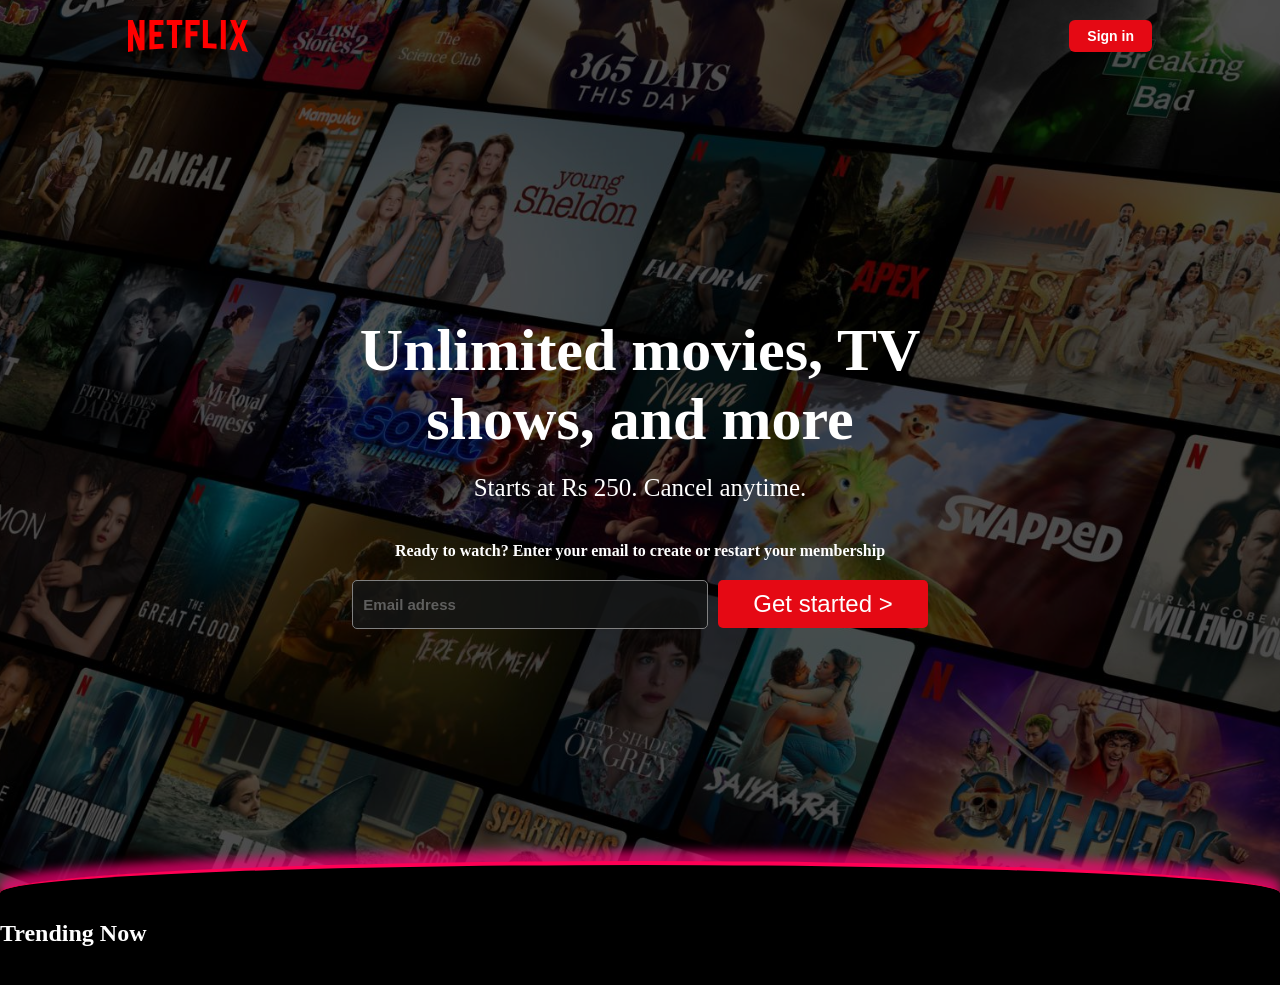
==== pj4 netflix clone/index.html @ 822a3ed9 "add pj4" ====
<!DOCTYPE html>
<html lang="en">

<head>
    <meta charset="UTF-8">
    <meta name="viewport" content="width=device-width, initial-scale=1.0">
    <title>Document</title>
    <link rel="stylesheet" href="style.css">

</head>

<body>

    <div class="hero">

        <nav>
            <img src="./assets/logo.svg" alt="">
            <button>Sign in</button>
        </nav>

        <div class="box">
        </div>

        <div class="hero-sec">
           <span>Unlimited movies, TV shows, and more</span> 
          <span>  Starts at Rs 250. Cancel anytime.</span>

          <span> Ready to watch? Enter your email to create or restart your membership</span>
          <div class="hero-button">
              <input type="text" placeholder="Email adress">
              <button>Get started &gt;</button>
          </div>
        </div>

        <div class="curve-line"></div>

    </div>
    <main>
        
    <h2 style="color: white;">Trending Now</h2>

    <div class="card">
        <img src="https://occ-0-3587-64.1.nflxso.net/dnm/api/v6/mAcAr9TxZIVbINe88xb3Teg5_OA/AAAABV634RJ705XipxQXbUOmWTlPM6NMLGOMgv8O6-1mpxjUiHuGTO8aU_smM_58vn7E3eNAHVvWJq0PdI-Nfb186hH-lCfPKhOAdpg.webp?r=92a" alt="">
    </div>
    </main>
    

    

</body>

</html>
---- pj4 netflix clone/style.css ----
*{
    padding: 0;
    margin: 0;
    
}
body{
    background-color: #000;
    font-family: poppins;
}

.hero{
    background-image: url(./assets/bg.jpg);
    background-position: center center;
    background-repeat: no-repeat;
    background-size: max(1700px, 100vw);
    height: 100vh;
    position: relative;
}

nav{
    width: 80vw;
    display: flex;
    align-items: center;
    justify-content: space-between;
    margin: auto;
    position: relative;
    z-index: 10;
    padding: 20px;
}

nav img{
    color: red;
    width: 120px;
   
}
  
nav button{
    padding: 8px 18px;
    border-radius: 6px;
    background-color: #e50914;
    border: none;
    color: white;
    font-weight: bold;
    font-size: 14px;
}

.box{
    height: 100vh;
    width: 100%;
    background: #000;
    opacity: 0.6;
    position: absolute;
    top: 0;
}

.hero-sec{
    display: flex;
    justify-content: center;
    color: white;
    height: 100%;
    flex-direction: column;
    position: relative;
    max-width: 50vw;
    margin: auto;
    text-align: center;
    gap: 20px;
}

.hero-sec span:nth-child(1){
    font-size: 60px;
    font-weight: 700;
}    
.hero-sec span:nth-child(2){
    font-size: 25px;
    font-weight: 500;
    padding-bottom: 20px;
}    

.hero-sec span:nth-child(3){
    font-size: 16px;
    font-weight: 600;
}    
div input::placeholder{
    color: #5f5f5e;
}
.hero-button input{
    padding: 15px 150px 15px 10px;
    font-size: 15px;
    font-weight: bold;
    border-radius: 5px;
    background-color:#141515d6;
    border: 1px gray solid;
}

.hero-button button{
     padding:10px 35px;
    font-size: 24px;
    font-weight: 500;
    border-radius: 5px;
     background-color: #e50914;
    border: none;
    color: white;
}
.hero-button{
    display: flex;
    align-items: center;
    justify-content: center;
    gap: 10px;
    margin-bottom: 100px;
}

.curve-line{
    width: 100%;
    height: 60px;
    border-top: 4px solid #ff0055;
    border-radius: 50% 50% 0 0;
    background: #000;
    position: absolute;
    bottom: -25px;
    margin-top: 50px;
    box-shadow: 0 -10px 10px rgba(255, 0, 120, 0.7);
}

main h2{
    color: white;
    padding : 20px 0;
}
.card{
    width: 180px;
}

.card img{
    width: 100%;
    border-radius: 10px;
    
}
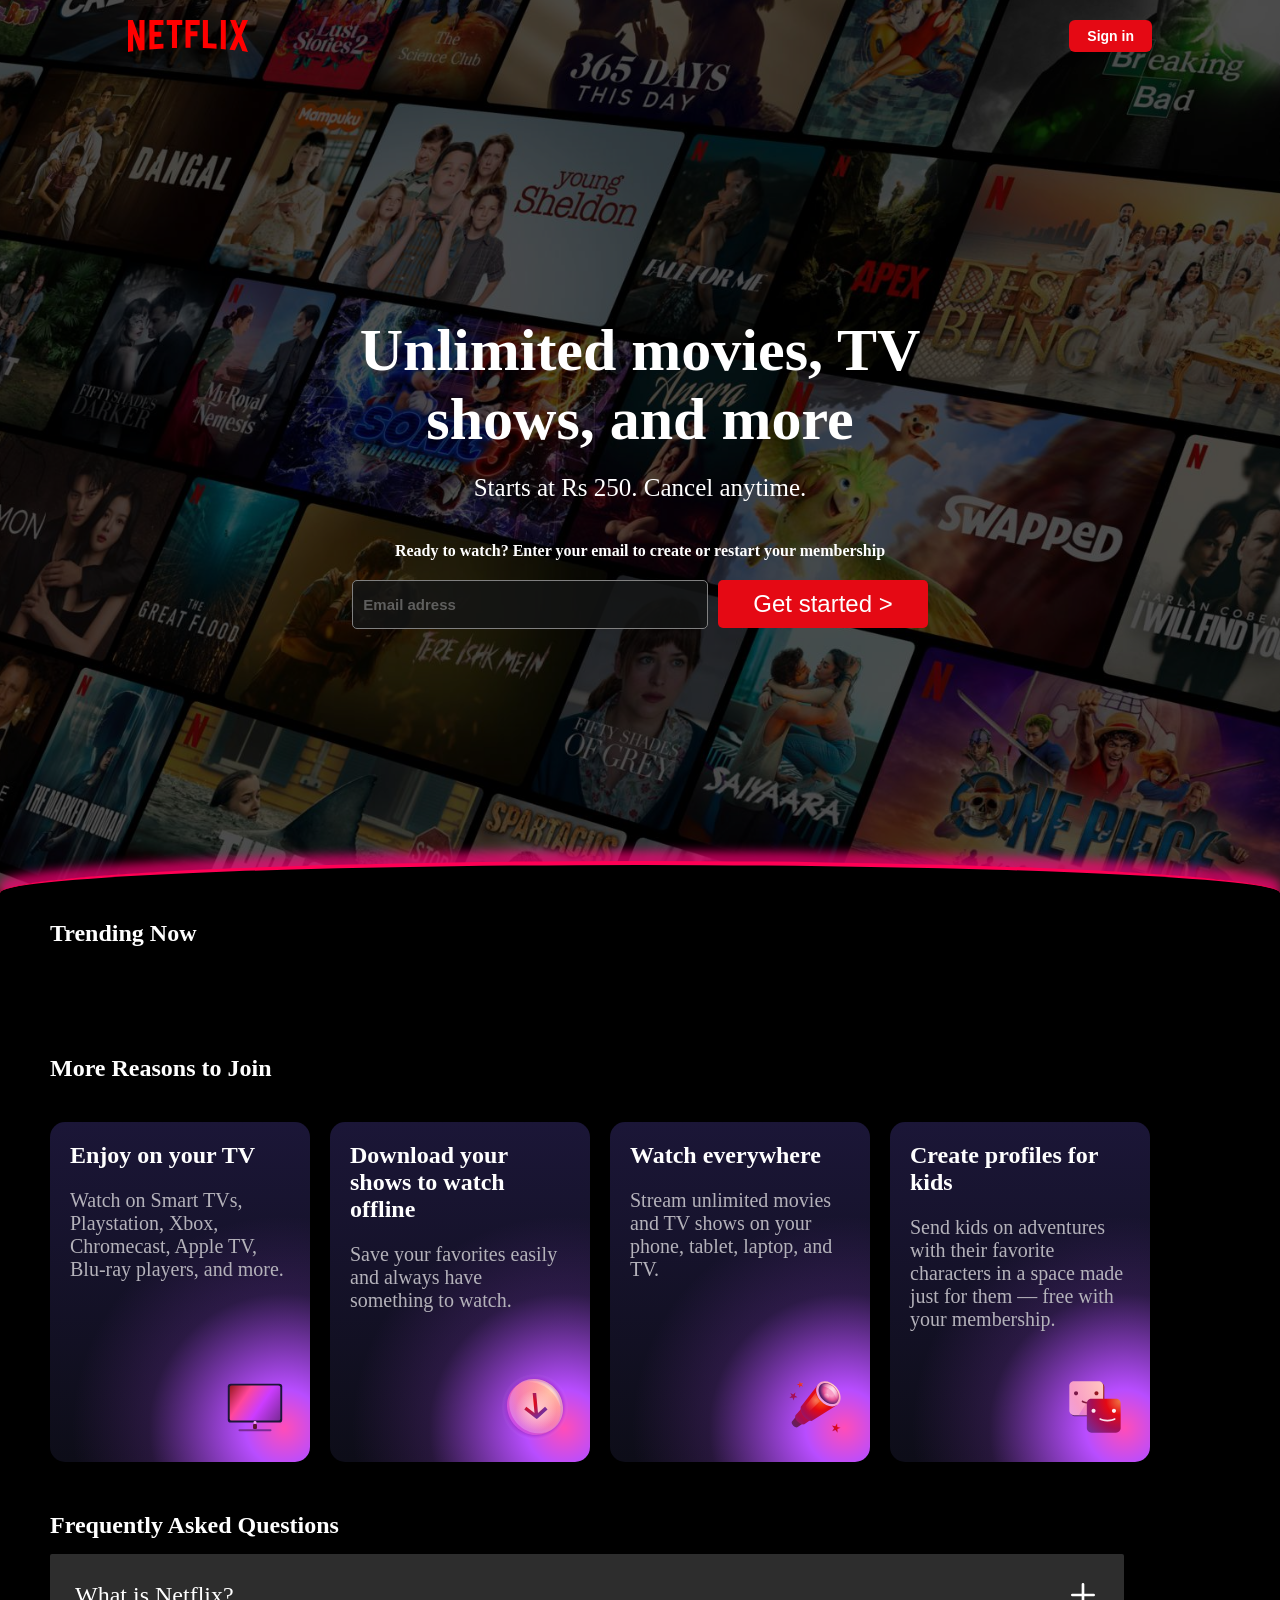
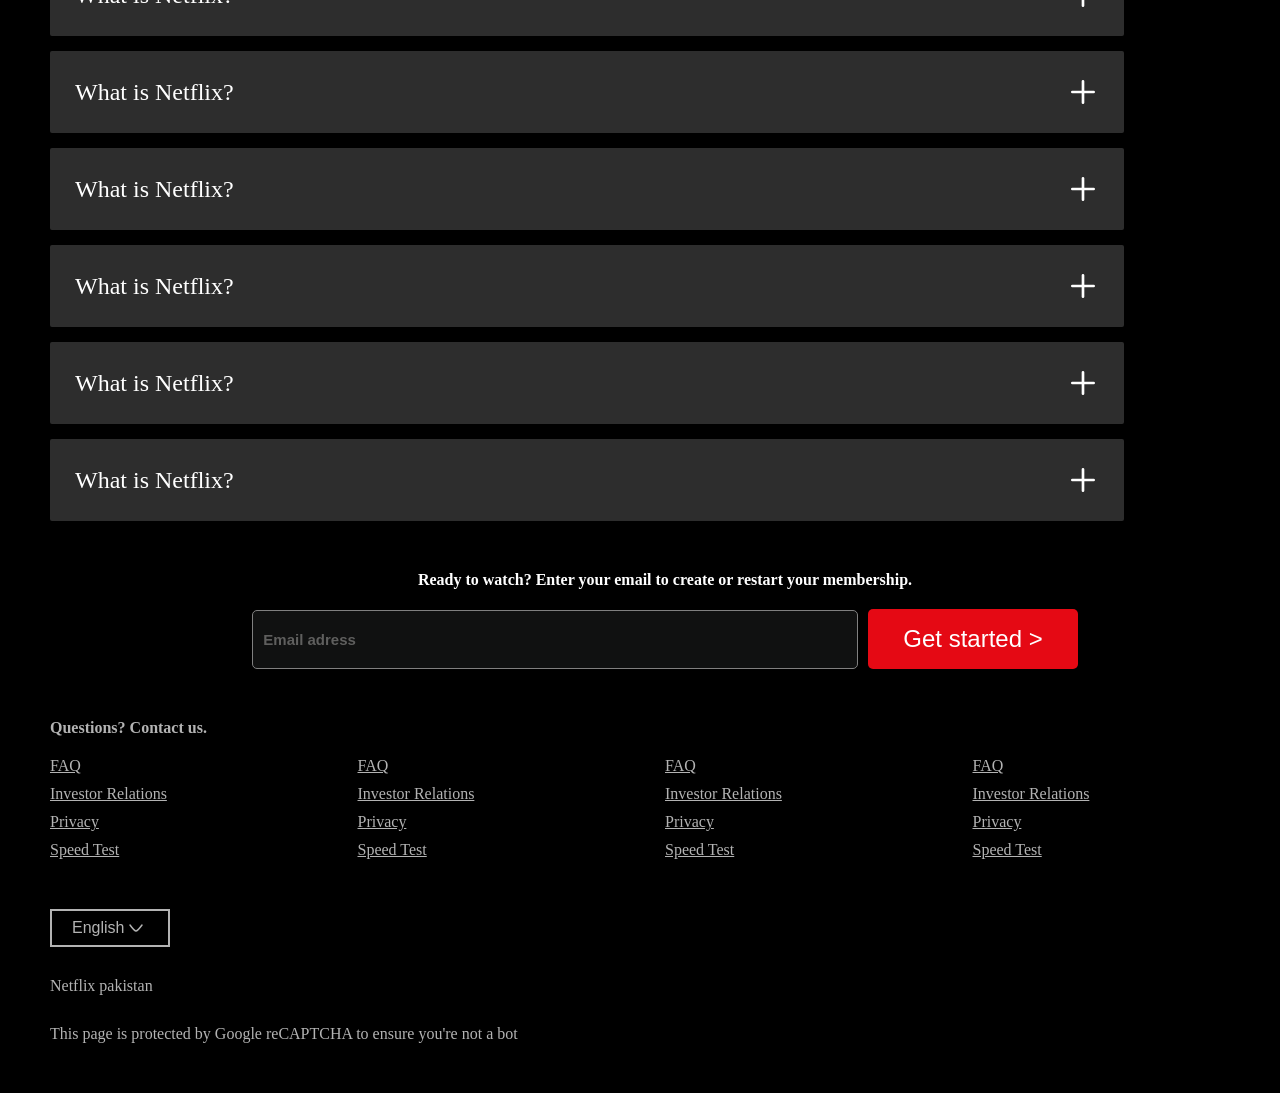
==== commit c2fabe11: "pj4 update" ====
--- a/pj4 netflix clone/index.html
+++ b/pj4 netflix clone/index.html
@@ -7,6 +7,7 @@
     <title>Document</title>
     <link rel="stylesheet" href="style.css">
 
+
 </head>
 
 <body>
@@ -22,30 +23,228 @@
         </div>
 
         <div class="hero-sec">
-           <span>Unlimited movies, TV shows, and more</span> 
-          <span>  Starts at Rs 250. Cancel anytime.</span>
-
-          <span> Ready to watch? Enter your email to create or restart your membership</span>
-          <div class="hero-button">
-              <input type="text" placeholder="Email adress">
-              <button>Get started &gt;</button>
-          </div>
+            <span>Unlimited movies, TV shows, and more</span>
+            <span> Starts at Rs 250. Cancel anytime.</span>
+
+            <span> Ready to watch? Enter your email to create or restart your membership</span>
+            <div class="hero-button">
+                <input type="text" placeholder="Email adress">
+                <button>Get started &gt;</button>
+            </div>
         </div>
 
         <div class="curve-line"></div>
 
     </div>
     <main>
-        
-    <h2 style="color: white;">Trending Now</h2>
-
-    <div class="card">
-        <img src="https://occ-0-3587-64.1.nflxso.net/dnm/api/v6/mAcAr9TxZIVbINe88xb3Teg5_OA/AAAABV634RJ705XipxQXbUOmWTlPM6NMLGOMgv8O6-1mpxjUiHuGTO8aU_smM_58vn7E3eNAHVvWJq0PdI-Nfb186hH-lCfPKhOAdpg.webp?r=92a" alt="">
-    </div>
+
+        <h2>Trending Now</h2>
+
+        <div class="cards">
+            <div class="card">
+                <img src="https://occ-0-3587-64.1.nflxso.net/dnm/api/v6/mAcAr9TxZIVbINe88xb3Teg5_OA/AAAABV634RJ705XipxQXbUOmWTlPM6NMLGOMgv8O6-1mpxjUiHuGTO8aU_smM_58vn7E3eNAHVvWJq0PdI-Nfb186hH-lCfPKhOAdpg.webp?r=92a"
+                    alt="">
+
+                <span class="rank">1</span>
+            </div>
+            <div class="card">
+                <img src="https://occ-0-3587-64.1.nflxso.net/dnm/api/v6/mAcAr9TxZIVbINe88xb3Teg5_OA/AAAABavgE3Ryvmpsxi4JMs55QAljBKHNuHHaYtQLllSOueNnC4zxY9t6C8cwsVK-5zYV8gPoYpdoDQ1TJQhok383pWYUSHIyD_jr6W6BUTccX4cREkxfiQUjs2OZXigLzsQgrNyB.webp?r=e34"
+                    alt="">
+
+                <span class="rank">2</span>
+            </div>
+            <div class="card">
+                <img src="https://occ-0-3587-64.1.nflxso.net/dnm/api/v6/mAcAr9TxZIVbINe88xb3Teg5_OA/AAAABYMJOpwnAZIoMUgOROfg4f5HaS2Rs-vsp9ue-oVi_GpL52CBKfYbmqe7miOu8l3BDGv-6_r-5SsZUrBb4vPxDuKNnZotR0Un3O4Kyxh5fgqD2BnjYtqM4mKoepuEZeZrYfF5.webp?r=627"
+                    alt="">
+
+                <span class="rank">3</span>
+            </div>
+            <div class="card">
+                <img src="https://occ-0-3587-64.1.nflxso.net/dnm/api/v6/mAcAr9TxZIVbINe88xb3Teg5_OA/AAAABY63h-h1Gon9p3n_dSWmou2ZyN__EntViMFXWrNen_vEcZGZ7-_P9_z-hxdiUdzgbN83VIT29Y9tL6qEg5MJryhB2k6k1kxsyeFMlH5GvvBIqaqk_qc8LS0XezttgoZGS2hX.webp?r=58c"
+                    alt="">
+
+                <span class="rank">4</span>
+            </div>
+            <div class="card">
+                <img src="https://occ-0-3587-64.1.nflxso.net/dnm/api/v6/mAcAr9TxZIVbINe88xb3Teg5_OA/AAAABaBljvFdAV1SGGPNXCcLpojtQjNb4MKKevyP-yHCBfzIW1zsZ-8lMn0-MwNMua8X5VZ0yjjzrfAZ4QFqxDdAIcVxsnTAtj2JNIUSZt5IEgJ15eSk4YSmd0XZk0PBW_XNHsbL.webp?r=1c2"
+                    alt="">
+
+                <span class="rank">5</span>
+            </div>
+            <div class="card">
+                <img src="https://occ-0-3587-64.1.nflxso.net/dnm/api/v6/mAcAr9TxZIVbINe88xb3Teg5_OA/AAAABdu2BTLzDZapIFx3LR83EP5CFJAEcfDaaAhGnIUoz9tEn-xy2K1XjaBe0Wfz0zQB8wWEI17kf-RcCKeqLsV7TsR6oZKZYjqlw34.webp?r=79f"
+                    alt="">
+
+                <span class="rank">6</span>
+            </div>
+            <div class="card">
+                <img src="https://occ-0-3587-64.1.nflxso.net/dnm/api/v6/mAcAr9TxZIVbINe88xb3Teg5_OA/AAAABX53OTVB4PHxPJ_KxgZ-ueIbVcG-Q3TonP-SvZpJi1z2NAzj6KCwG8lC0GdNsLXuaAdwGuOkYEhSiSEmr2-zw3jxB_8HU3H8heU.webp?r=a41"
+                    alt="">
+
+                <span class="rank">7</span>
+            </div>
+            <div class="card">
+                <img src="https://occ-0-3587-64.1.nflxso.net/dnm/api/v6/mAcAr9TxZIVbINe88xb3Teg5_OA/AAAABaVXphhPzy58tJ3rd8QfNF5NcfcfNfY5BgnNHimngTEVemB8AL4fdcqXvOx8_0W5zGAbzg3prRKtcfFkwsfE813oiYiuIoYrXdQME5LO71LyHhCPJ0MZNuPOiB0wOOngD05e.webp?r=7e2"
+                    alt="">
+
+                <span class="rank">8</span>
+            </div>
+            <div class="card">
+                <img src="https://occ-0-3587-64.1.nflxso.net/dnm/api/v6/mAcAr9TxZIVbINe88xb3Teg5_OA/AAAABYWfklg5D5btQoekHBjGHSFXDW_EezXrT97RnSaEwirkVnCt91QaQlcPWCxtfkSrW04hOcHguRrAMgyKTJzs2_PKkFkbs60DHC4.webp?r=05f"
+                    alt="">
+
+                <span class="rank">9</span>
+            </div>
+            <div class="card">
+                <img src="https://occ-0-3587-64.1.nflxso.net/dnm/api/v6/mAcAr9TxZIVbINe88xb3Teg5_OA/AAAABcaxAOO875GJCdVuF0m1TZ3t7bpSuHTJByPn3R_IUKqnTVM3S9XmcC4-g-Ep1TblyvtA-xEjnx4TKXkxqIX8uBSLvyp-xQUUyfntLLUhwqlyTdsAomLuue-Df9gov2xymJYy.webp?r=62a"
+                    alt="">
+
+                <span class="rank">10</span>
+            </div>
+
+
+        </div>
+        <h2 class="heading">More Reasons to Join</h2>
+
+        <div class="second-cards">
+            <div class="second-card">
+                <h2>Enjoy on your TV</h2>
+
+                <p>Watch on Smart TVs, Playstation, Xbox, Chromecast, Apple TV, Blu-ray players, and more.</p>
+
+                <img class="tv-icon" src="./assets/tv.svg" alt="">
+
+            </div>
+            <div class="second-card">
+                <h2>Download your shows to watch offline</h2>
+
+                <p>Save your favorites easily and always have something to watch.</p>
+
+                <img class="tv-icon" src="./assets/download.svg" alt="">
+
+            </div>
+            <div class="second-card">
+                <h2>Watch everywhere</h2>
+
+                <p>Stream unlimited movies and TV shows on your phone, tablet, laptop, and TV.
+                    <img class="tv-icon" src="./assets/watch.svg" alt="">
+
+            </div>
+
+            <div class="second-card">
+                <h2>Create profiles for kids</h2>
+
+                <p>Send kids on adventures with their favorite characters in a space made just for them — free with your
+                    membership.</p>
+
+                <img class="tv-icon" src="./assets/profile.svg" alt="">
+
+            </div>
+        </div>
+
+        <div class="faq">
+            <h2>Frequently Asked Questions</h2>
+
+            <div class="faq-content">
+                What is Netflix?
+                <svg xmlns="http://www.w3.org/2000/svg" viewBox="0 0 24 24" width="32" height="32" color="currentColor"
+                    fill="none" stroke="currentColor" stroke-width="2" stroke-linecap="round" stroke-linejoin="round">
+                    <path d="M11.9922 4.00012V20.0001M19.9922 12.0001H3.99222"></path>
+                </svg>
+            </div>
+            <div class="faq-content">
+                What is Netflix?
+                <svg xmlns="http://www.w3.org/2000/svg" viewBox="0 0 24 24" width="32" height="32" color="currentColor"
+                    fill="none" stroke="currentColor" stroke-width="2" stroke-linecap="round" stroke-linejoin="round">
+                    <path d="M11.9922 4.00012V20.0001M19.9922 12.0001H3.99222"></path>
+                </svg>
+            </div>
+            <div class="faq-content">
+                What is Netflix?
+                <svg xmlns="http://www.w3.org/2000/svg" viewBox="0 0 24 24" width="32" height="32" color="currentColor"
+                    fill="none" stroke="currentColor" stroke-width="2" stroke-linecap="round" stroke-linejoin="round">
+                    <path d="M11.9922 4.00012V20.0001M19.9922 12.0001H3.99222"></path>
+                </svg>
+            </div>
+            <div class="faq-content">
+                What is Netflix?
+                <svg xmlns="http://www.w3.org/2000/svg" viewBox="0 0 24 24" width="32" height="32" color="currentColor"
+                    fill="none" stroke="currentColor" stroke-width="2" stroke-linecap="round" stroke-linejoin="round">
+                    <path d="M11.9922 4.00012V20.0001M19.9922 12.0001H3.99222"></path>
+                </svg>
+            </div>
+            <div class="faq-content">
+                What is Netflix?
+                <svg xmlns="http://www.w3.org/2000/svg" viewBox="0 0 24 24" width="32" height="32" color="currentColor"
+                    fill="none" stroke="currentColor" stroke-width="2" stroke-linecap="round" stroke-linejoin="round">
+                    <path d="M11.9922 4.00012V20.0001M19.9922 12.0001H3.99222"></path>
+                </svg>
+            </div>
+            <div class="faq-content">
+                What is Netflix?
+                <svg xmlns="http://www.w3.org/2000/svg" viewBox="0 0 24 24" width="32" height="32" color="currentColor"
+                    fill="none" stroke="currentColor" stroke-width="2" stroke-linecap="round" stroke-linejoin="round">
+                    <path d="M11.9922 4.00012V20.0001M19.9922 12.0001H3.99222"></path>
+                </svg>
+            </div>
+
+        </div>
+
+        <div class="create-acc">
+            <h4>Ready to watch? Enter your email to create or restart your membership.</h4>
+            <div class="acc-button">
+                <input type="text" placeholder="Email adress">
+                <button>Get started &gt;</button>
+            </div>
+
+        </div>
     </main>
-    
-
-    
+
+    <footer>
+        <h4 style="color: rgba(255, 255, 255, 0.7);">Questions? Contact us.</h4>
+        <div class="grid">
+            <div class="footer-item">
+                <a href="faq">FAQ</a>
+                <a href="faq">Investor Relations</a>
+                <a href="faq">Privacy</a>
+                <a href="faq">Speed Test</a>
+            </div>
+
+            <div class="footer-item">
+                <a href="faq">FAQ</a>
+                <a href="faq">Investor Relations</a>
+                <a href="faq">Privacy</a>
+                <a href="faq">Speed Test</a>
+            </div>
+
+            <div class="footer-item">
+                <a href="faq">FAQ</a>
+                <a href="faq">Investor Relations</a>
+                <a href="faq">Privacy</a>
+                <a href="faq">Speed Test</a>
+            </div>
+
+            <div class="footer-item">
+                <a href="faq">FAQ</a>
+                <a href="faq">Investor Relations</a>
+                <a href="faq">Privacy</a>
+                <a href="faq">Speed Test</a>
+            </div>
+
+        </div>
+        <div class="footer-sc">
+            <button>English <svg xmlns="http://www.w3.org/2000/svg" viewBox="0 0 24 24" width="24" height="24"
+                    color="currentColor" fill="none" stroke="currentColor" stroke-width="1.5" stroke-linecap="round"
+                    stroke-linejoin="round">
+                    <path d="M18 9.00005C18 9.00005 13.5811 15 12 15C10.4188 15 6 9 6 9"></path>
+                </svg></button>
+            <p>Netflix pakistan</p>
+            <p>This page is protected by Google reCAPTCHA to ensure you're not a bot</p>
+        </div>
+    </footer>
+
+
+
 
 </body>
 
--- a/pj4 netflix clone/style.css
+++ b/pj4 netflix clone/style.css
@@ -1,14 +1,15 @@
-*{
+* {
     padding: 0;
     margin: 0;
-    
-}
-body{
+
+}
+
+body {
     background-color: #000;
     font-family: poppins;
 }
 
-.hero{
+.hero {
     background-image: url(./assets/bg.jpg);
     background-position: center center;
     background-repeat: no-repeat;
@@ -17,7 +18,7 @@
     position: relative;
 }
 
-nav{
+nav {
     width: 80vw;
     display: flex;
     align-items: center;
@@ -28,13 +29,13 @@
     padding: 20px;
 }
 
-nav img{
+nav img {
     color: red;
     width: 120px;
-   
-}
-  
-nav button{
+
+}
+
+nav button {
     padding: 8px 18px;
     border-radius: 6px;
     background-color: #e50914;
@@ -44,7 +45,7 @@
     font-size: 14px;
 }
 
-.box{
+.box {
     height: 100vh;
     width: 100%;
     background: #000;
@@ -53,7 +54,7 @@
     top: 0;
 }
 
-.hero-sec{
+.hero-sec {
     display: flex;
     justify-content: center;
     color: white;
@@ -66,42 +67,46 @@
     gap: 20px;
 }
 
-.hero-sec span:nth-child(1){
+.hero-sec span:nth-child(1) {
     font-size: 60px;
     font-weight: 700;
-}    
-.hero-sec span:nth-child(2){
+}
+
+.hero-sec span:nth-child(2) {
     font-size: 25px;
     font-weight: 500;
     padding-bottom: 20px;
-}    
-
-.hero-sec span:nth-child(3){
+}
+
+.hero-sec span:nth-child(3) {
     font-size: 16px;
     font-weight: 600;
-}    
-div input::placeholder{
+}
+
+div input::placeholder {
     color: #5f5f5e;
 }
-.hero-button input{
+
+.hero-button input {
     padding: 15px 150px 15px 10px;
     font-size: 15px;
     font-weight: bold;
     border-radius: 5px;
-    background-color:#141515d6;
+    background-color: #141515d6;
     border: 1px gray solid;
 }
 
-.hero-button button{
-     padding:10px 35px;
+.hero-button button {
+    padding: 10px 35px;
     font-size: 24px;
     font-weight: 500;
     border-radius: 5px;
-     background-color: #e50914;
+    background-color: #e50914;
     border: none;
     color: white;
 }
-.hero-button{
+
+.hero-button {
     display: flex;
     align-items: center;
     justify-content: center;
@@ -109,7 +114,7 @@
     margin-bottom: 100px;
 }
 
-.curve-line{
+.curve-line {
     width: 100%;
     height: 60px;
     border-top: 4px solid #ff0055;
@@ -121,18 +126,208 @@
     box-shadow: 0 -10px 10px rgba(255, 0, 120, 0.7);
 }
 
-main h2{
-    color: white;
-    padding : 20px 0;
-}
-.card{
-    width: 180px;
-}
-
-.card img{
+main {
+    margin-left: 50px;
+}
+
+
+main>h2 {
+    color: white;
+    padding: 20px 0;
+}
+
+.cards {
+    display: flex;
+    gap: 50px;
+    overflow: scroll;
+    scrollbar-width: none;
+
+}
+
+.card {
+    width: 200px;
+    position: relative;
+    flex-shrink: 0;
+
+
+
+}
+
+.card img {
     width: 100%;
     border-radius: 10px;
-    
-}
-
-
+
+}
+
+.rank {
+    position: absolute;
+    font-size: 90px;
+    font-weight: 900;
+    left: -20px;
+    bottom: 20px;
+    -webkit-text-stroke: 2px white;
+
+
+}
+
+.heading {
+    margin: 50px 50px 0 0;
+    color: white;
+}
+
+.second-card {
+    width: 220px;
+    height: 300px;
+    color: white;
+    display: flex;
+    align-items: start;
+    flex-direction: column;
+    gap: 20px;
+    padding: 20px;
+    background: radial-gradient(circle at 90% 90%,
+            #ff4db8 0%,
+            #b84dff 10%,
+            rgba(184, 77, 255, 0.15) 35%,
+            transparent 55%),
+        linear-gradient(180deg, #1b1637 0%, #0d0d18 100%);
+    margin-top: 20px;
+    border-radius: 15px;
+    position: relative;
+}
+
+.second-card p {
+    color: #b4b2ba;
+    font-size: 20px;
+    font-weight: 400;
+}
+
+.tv-icon {
+    position: absolute;
+    bottom: 20px;
+    right: 20px;
+    width: 70px;
+    height: 70px;
+}
+
+.second-cards {
+    display: flex;
+    align-items: center;
+    justify-content: start;
+    gap: 20px;
+}
+
+.faq {
+    margin-top: 50px;
+    display: flex;
+    flex-direction: column;
+    gap: 15px;
+}
+
+.faq h2 {
+    color: white;
+}
+
+.faq-content {
+    width: 80vw;
+    background-color: #2d2d2d;
+    color: white;
+    display: flex;
+    justify-content: space-between;
+    align-items: center;
+    padding: 25px;
+    border-radius: 2px;
+    font-size: 24px;
+    font-weight: 400;
+
+}
+
+.create-acc {
+    display: flex;
+    justify-content: center;
+    align-items: center;
+    flex-direction: column;
+    margin-top: 50px;
+    gap: 20px;
+
+}
+
+.create-acc h4 {
+    color: white;
+
+}
+
+
+.acc-button input {
+    padding: 20px 400px 20px 10px;
+    font-size: 15px;
+    font-weight: bold;
+    border-radius: 5px;
+    background-color: #141515d6;
+    border: 1px gray solid;
+}
+
+.acc-button button {
+    padding: 16px 35px;
+    font-size: 24px;
+    font-weight: 500;
+    border-radius: 5px;
+    background-color: #e50914;
+    border: none;
+    color: white;
+}
+
+.acc-button {
+    display: flex;
+    align-items: center;
+    justify-content: center;
+    gap: 10px;
+}
+
+footer {
+    margin-left: 50px;
+    margin-top: 50px;
+}
+
+
+.grid {
+    display: grid;
+    grid-template-columns: 1fr 1fr 1fr 1fr;
+}
+
+.footer-item {
+    display: flex;
+    justify-content: center;
+    align-items: start;
+    flex-direction: column;
+    gap: 10px;
+    align-items: flex-start;
+    margin-top: 20px;
+
+
+}
+
+.footer-item a {
+    color: rgba(255, 255, 255, 0.7);
+}
+
+.footer-sc {
+    display: flex;
+    flex-direction: column;
+    gap: 30px;
+    color: rgba(255, 255, 255, 0.7);
+    margin: 50px 0;
+}
+
+.footer-sc button {
+    display: flex;
+    justify-content: center;
+    align-items: center;
+    padding: 5px 20px;
+    font-size: 16px;
+    font-weight: 400;
+    border: 2px solid rgba(255, 255, 255, 0.7);
+    width: fit-content;
+    background: none;
+    color: rgba(255, 255, 255, 0.7);
+
+}
